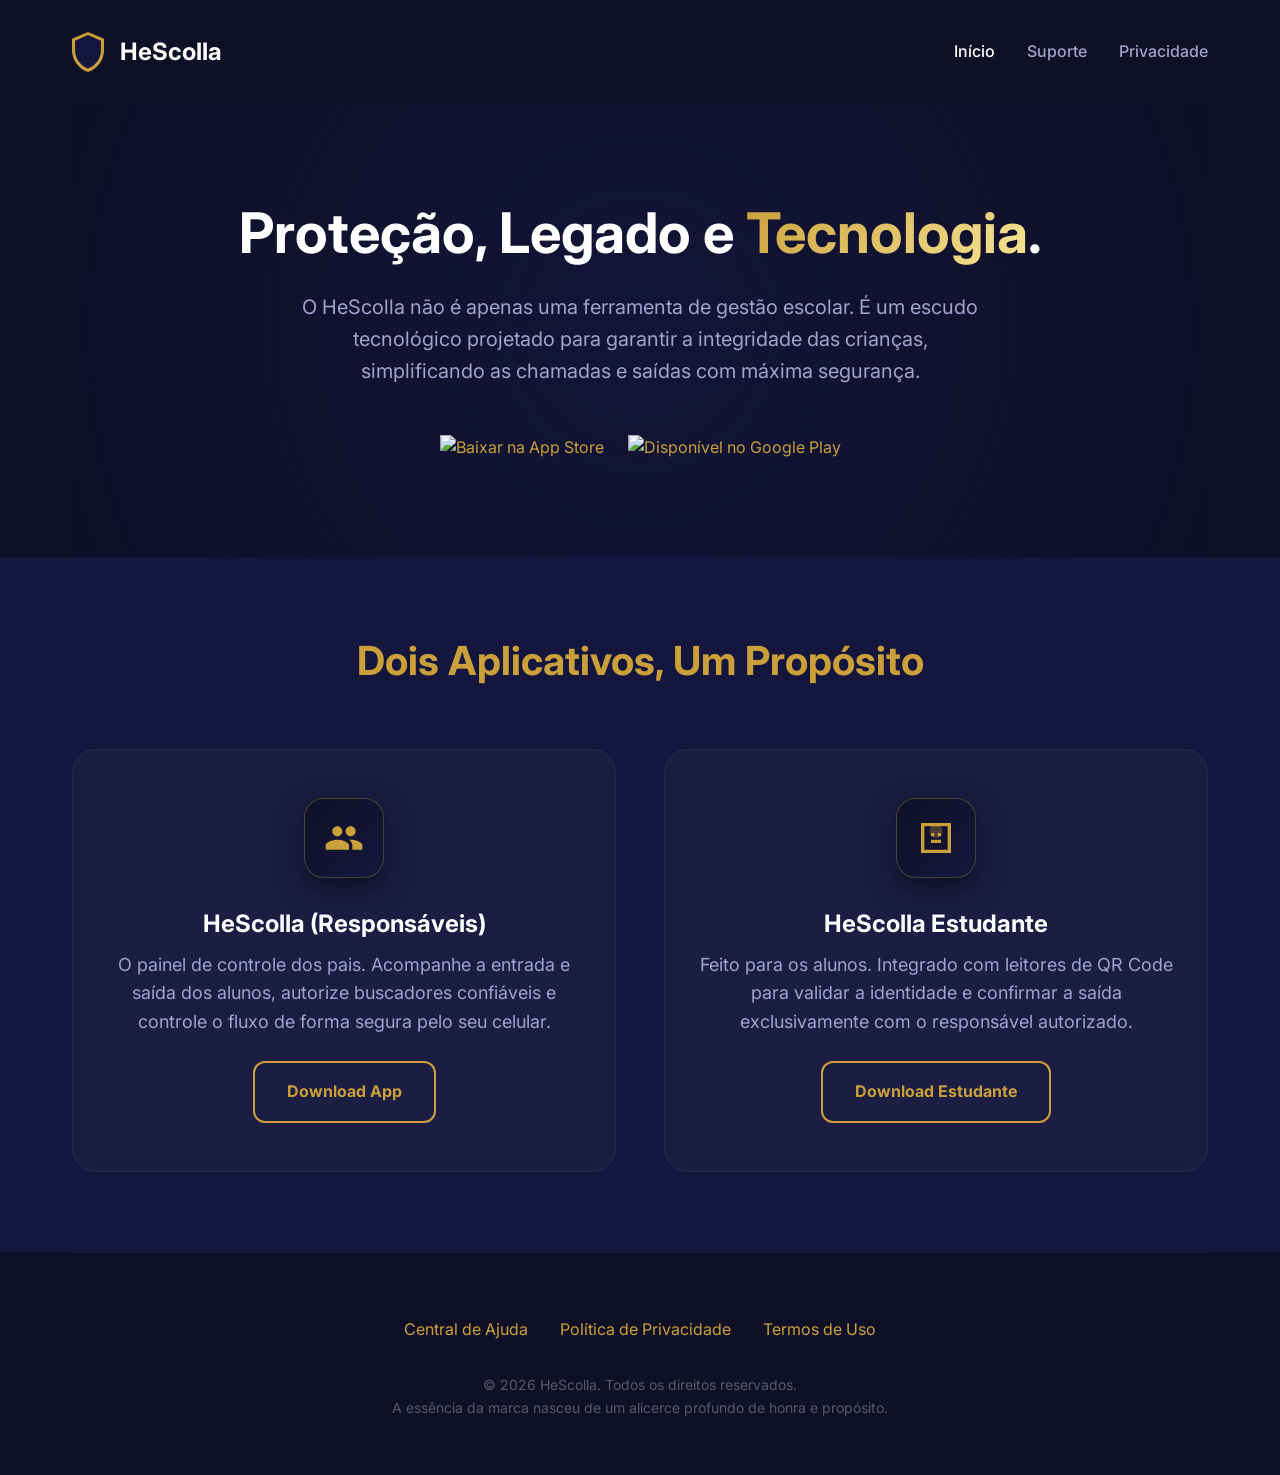
==== index.html @ 61620556 "Add files via upload" ====
<!DOCTYPE html>
<html lang="pt-BR">
<head>
    <meta charset="UTF-8">
    <meta name="viewport" content="width=device-width, initial-scale=1.0">
    <title>HeScolla - A segurança dos alunos em suas mãos</title>
    <meta name="description" content="HeScolla Hub é a plataforma moderna que garante a segurança e a integridade das crianças no ambiente escolar através de um controle de acesso eficiente.">
    <link rel="preconnect" href="https://fonts.googleapis.com">
    <link rel="preconnect" href="https://fonts.gstatic.com" crossorigin>
    <link href="https://fonts.googleapis.com/css2?family=Inter:wght@400;500;700&display=swap" rel="stylesheet">
    <link rel="stylesheet" href="styles.css">
    <!-- Substitua pelos favicons oficiais -->
    <link rel="icon" type="image/png" href="favicon.png">
</head>
<body>
    <div class="container">
        <header>
            <div class="logo">
                <!-- SVG Placeholder para o Logo Shield Dourado -->
                <svg width="32" height="40" viewBox="0 0 24 30" fill="none" xmlns="http://www.w3.org/2000/svg">
                    <path d="M12 0L0 5V13.84C0 21.05 5.12 27.8 12 30C18.88 27.8 24 21.05 24 13.84V5L12 0Z" fill="#CBA03B"/>
                    <path d="M12 2.3L2.3 6.6V13.84C2.3 19.8 6.4 25.4 12 27.3C17.6 25.4 21.7 19.8 21.7 13.84V6.6L12 2.3Z" fill="#14163D"/>
                </svg>
                HeScolla
            </div>
            <nav>
                <ul>
                    <li><a href="index.html" class="active">Início</a></li>
                    <li><a href="support.html">Suporte</a></li>
                    <li><a href="privacy.html">Privacidade</a></li>
                </ul>
            </nav>
        </header>

        <section class="hero animate-fade-in">
            <h1>Proteção, Legado e <span>Tecnologia</span>.</h1>
            <p>O HeScolla não é apenas uma ferramenta de gestão escolar. É um escudo tecnológico projetado para garantir a integridade das crianças, simplificando as chamadas e saídas com máxima segurança.</p>
            
            <div class="badges">
                <a href="#" target="_blank"><img src="https://upload.wikimedia.org/wikipedia/commons/3/3c/Download_on_the_App_Store_Badge.svg" alt="Baixar na App Store" class="store-badge"></a>
                <a href="#" target="_blank"><img src="https://upload.wikimedia.org/wikipedia/commons/7/78/Google_Play_Store_badge_EN.svg" alt="Disponível no Google Play" class="store-badge"></a>
            </div>
        </section>
    </div>

    <section class="apps-showcase">
        <div class="container">
            <h2 style="text-align: center; margin-bottom: 4rem;">Dois Aplicativos, Um Propósito</h2>
            
            <div class="grid">
                <!-- Card HeScolla App -->
                <div class="card animate-fade-in delay-1">
                    <div class="card-icon">
                        <svg viewBox="0 0 24 24">
                            <path d="M16 11c1.66 0 2.99-1.34 2.99-3S17.66 5 16 5c-1.66 0-3 1.34-3 3s1.34 3 3 3zm-8 0c1.66 0 2.99-1.34 2.99-3S9.66 5 8 5C6.34 5 5 6.34 5 8s1.34 3 3 3zm0 2c-2.33 0-7 1.17-7 3.5V19h14v-2.5c0-2.33-4.67-3.5-7-3.5zm8 0c-.29 0-.62.02-.97.05 1.16.84 1.97 1.97 1.97 3.45V19h6v-2.5c0-2.33-4.67-3.5-7-3.5z"/>
                        </svg>
                    </div>
                    <h3>HeScolla (Responsáveis)</h3>
                    <p>O painel de controle dos pais. Acompanhe a entrada e saída dos alunos, autorize buscadores confiáveis e controle o fluxo de forma segura pelo seu celular.</p>
                    <a href="#" class="btn btn-outline" style="margin-top: auto;">Download App</a>
                </div>

                <!-- Card HeScolla Estudante -->
                <div class="card animate-fade-in delay-2">
                    <div class="card-icon">
                        <svg viewBox="0 0 24 24">
                            <path d="M3 3h18v18H3V3zm16 16V5H5v14h14zm-4-4H9v-2h6v2zm-4-4H9V9h2v2zm4 0h-2V9h2v2z"/>
                            <path d="M12 12c2.21 0 4-1.79 4-4s-1.79-4-4-4-4 1.79-4 4 1.79 4 4 4z" opacity="0.3"/>
                        </svg>
                    </div>
                    <h3>HeScolla Estudante</h3>
                    <p>Feito para os alunos. Integrado com leitores de QR Code para validar a identidade e confirmar a saída exclusivamente com o responsável autorizado.</p>
                    <a href="#" class="btn btn-outline" style="margin-top: auto;">Download Estudante</a>
                </div>
            </div>
        </div>
    </section>

    <div class="container">
        <footer>
            <div class="footer-links">
                <a href="support.html">Central de Ajuda</a>
                <a href="privacy.html">Política de Privacidade</a>
                <a href="#">Termos de Uso</a>
            </div>
            <p class="copyright">&copy; 2026 HeScolla. Todos os direitos reservados.<br>A essência da marca nasceu de um alicerce profundo de honra e propósito.</p>
        </footer>
    </div>
</body>
</html>
---- styles.css ----
:root {
    --bg-primary: #0F1026;
    --bg-secondary: #14163D;
    --accent-gold: #CBA03B;
    --accent-gold-hover: #E5B951;
    --text-primary: #FFFFFF;
    --text-secondary: #A0A4CD;
    --font-main: 'Inter', system-ui, -apple-system, sans-serif;
}

* {
    margin: 0;
    padding: 0;
    box-sizing: border-box;
}

body {
    font-family: var(--font-main);
    background-color: var(--bg-primary);
    color: var(--text-primary);
    line-height: 1.6;
    overflow-x: hidden;
}

/* Typography */
h1, h2, h3, h4 {
    font-weight: 700;
    line-height: 1.2;
}

h1 { font-size: 3.5rem; margin-bottom: 1.5rem; }
h2 { font-size: 2.5rem; margin-bottom: 1rem; color: var(--accent-gold); }
h3 { font-size: 1.5rem; margin-bottom: 0.75rem; }

p { margin-bottom: 1.5rem; color: var(--text-secondary); font-size: 1.125rem; }

a {
    color: var(--accent-gold);
    text-decoration: none;
    transition: color 0.3s ease;
}

a:hover { color: var(--accent-gold-hover); }

/* Layout */
.container {
    max-width: 1200px;
    margin: 0 auto;
    padding: 0 2rem;
}

/* Header */
header {
    padding: 2rem 0;
    display: flex;
    justify-content: space-between;
    align-items: center;
}

.logo {
    display: flex;
    align-items: center;
    gap: 1rem;
    font-size: 1.5rem;
    font-weight: bold;
    color: var(--text-primary);
}

.logo img {
    height: 40px;
}

nav ul {
    display: flex;
    gap: 2rem;
    list-style: none;
}

nav a {
    color: var(--text-secondary);
    font-weight: 500;
}

nav a:hover, nav a.active {
    color: var(--text-primary);
}

/* Hero Section */
.hero {
    padding: 6rem 0;
    text-align: center;
    position: relative;
    overflow: hidden;
}

.hero::before {
    content: '';
    position: absolute;
    top: -50%;
    left: -50%;
    width: 200%;
    height: 200%;
    background: radial-gradient(circle at center, rgba(20, 22, 61, 0.8) 0%, rgba(15, 16, 38, 0) 50%);
    z-index: -1;
}

.hero h1 span {
    background: linear-gradient(135deg, var(--accent-gold) 0%, #F9E596 100%);
    -webkit-background-clip: text;
    -webkit-text-fill-color: transparent;
}

.hero p {
    max-width: 700px;
    margin: 0 auto 3rem auto;
    font-size: 1.25rem;
}

.badges {
    display: flex;
    justify-content: center;
    gap: 1.5rem;
    flex-wrap: wrap;
}

.store-badge {
    height: 50px;
    transition: transform 0.3s cubic-bezier(0.175, 0.885, 0.32, 1.275);
}

.store-badge:hover {
    transform: translateY(-5px) scale(1.05);
}

/* Cards Section */
.apps-showcase {
    padding: 5rem 0;
    background-color: var(--bg-secondary);
}

.grid {
    display: grid;
    grid-template-columns: repeat(auto-fit, minmax(350px, 1fr));
    gap: 3rem;
}

.card {
    background: rgba(255, 255, 255, 0.03);
    border: 1px solid rgba(255, 255, 255, 0.05);
    border-radius: 24px;
    padding: 3rem 2rem;
    backdrop-filter: blur(10px);
    transition: transform 0.3s ease, border-color 0.3s ease;
    display: flex;
    flex-direction: column;
    align-items: center;
    text-align: center;
}

.card:hover {
    transform: translateY(-10px);
    border-color: var(--accent-gold);
}

.card-icon {
    width: 80px;
    height: 80px;
    background: linear-gradient(135deg, var(--bg-primary) 0%, var(--bg-secondary) 100%);
    border-radius: 20px;
    display: flex;
    align-items: center;
    justify-content: center;
    margin-bottom: 2rem;
    box-shadow: 0 10px 30px rgba(0, 0, 0, 0.5);
    border: 1px solid rgba(203, 160, 59, 0.3);
}

.card-icon svg {
    width: 40px;
    height: 40px;
    fill: var(--accent-gold);
}

/* Button */
.btn {
    display: inline-flex;
    align-items: center;
    justify-content: center;
    padding: 1rem 2rem;
    background: var(--accent-gold);
    color: var(--bg-primary);
    border-radius: 12px;
    font-weight: 700;
    font-size: 1rem;
    transition: all 0.3s ease;
    border: none;
    cursor: pointer;
    box-shadow: 0 8px 20px rgba(203, 160, 59, 0.2);
}

.btn:hover {
    background: var(--accent-gold-hover);
    transform: translateY(-2px);
    box-shadow: 0 12px 25px rgba(203, 160, 59, 0.4);
}

.btn-outline {
    background: transparent;
    border: 2px solid var(--accent-gold);
    color: var(--accent-gold);
    box-shadow: none;
}

.btn-outline:hover {
    background: rgba(203, 160, 59, 0.1);
    color: var(--accent-gold-hover);
    border-color: var(--accent-gold-hover);
}

/* Support Form */
.form-group {
    margin-bottom: 1.5rem;
}

.form-group label {
    display: block;
    margin-bottom: 0.5rem;
    font-weight: 500;
    color: var(--text-primary);
}

.form-control {
    width: 100%;
    padding: 1rem;
    background: rgba(255, 255, 255, 0.05);
    border: 1px solid rgba(255, 255, 255, 0.1);
    border-radius: 8px;
    color: var(--text-primary);
    font-family: var(--font-main);
    font-size: 1rem;
    transition: border-color 0.3s ease, background 0.3s ease;
}

.form-control:focus {
    outline: none;
    border-color: var(--accent-gold);
    background: rgba(255, 255, 255, 0.08);
}

textarea.form-control {
    min-height: 150px;
    resize: vertical;
}

/* FAQ */
.faq-item {
    background: rgba(255, 255, 255, 0.03);
    border-radius: 12px;
    padding: 1.5rem;
    margin-bottom: 1rem;
    border: 1px solid rgba(255, 255, 255, 0.05);
}

.faq-question {
    font-weight: 700;
    font-size: 1.125rem;
    color: var(--text-primary);
    margin-bottom: 0.5rem;
}

.faq-answer {
    color: var(--text-secondary);
    margin-bottom: 0;
}

/* Footer */
footer {
    padding: 4rem 0 2rem;
    border-top: 1px solid rgba(255, 255, 255, 0.05);
    text-align: center;
}

.footer-links {
    display: flex;
    justify-content: center;
    gap: 2rem;
    margin-bottom: 2rem;
}

.copyright {
    color: rgba(255, 255, 255, 0.3);
    font-size: 0.875rem;
}

/* Animations */
@keyframes fadeIn {
    from { opacity: 0; transform: translateY(20px); }
    to { opacity: 1; transform: translateY(0); }
}

.animate-fade-in {
    animation: fadeIn 0.8s cubic-bezier(0.165, 0.84, 0.44, 1) forwards;
}

.delay-1 { animation-delay: 0.2s; }
.delay-2 { animation-delay: 0.4s; }

/* Responsive */
@media (max-width: 768px) {
    h1 { font-size: 2.5rem; }
    h2 { font-size: 2rem; }
    
    .hero { padding: 4rem 0; }
    .apps-showcase { padding: 3rem 0; }
    
    header { flex-direction: column; gap: 1rem; }
    nav ul { gap: 1rem; flex-wrap: wrap; justify-content: center; }
}
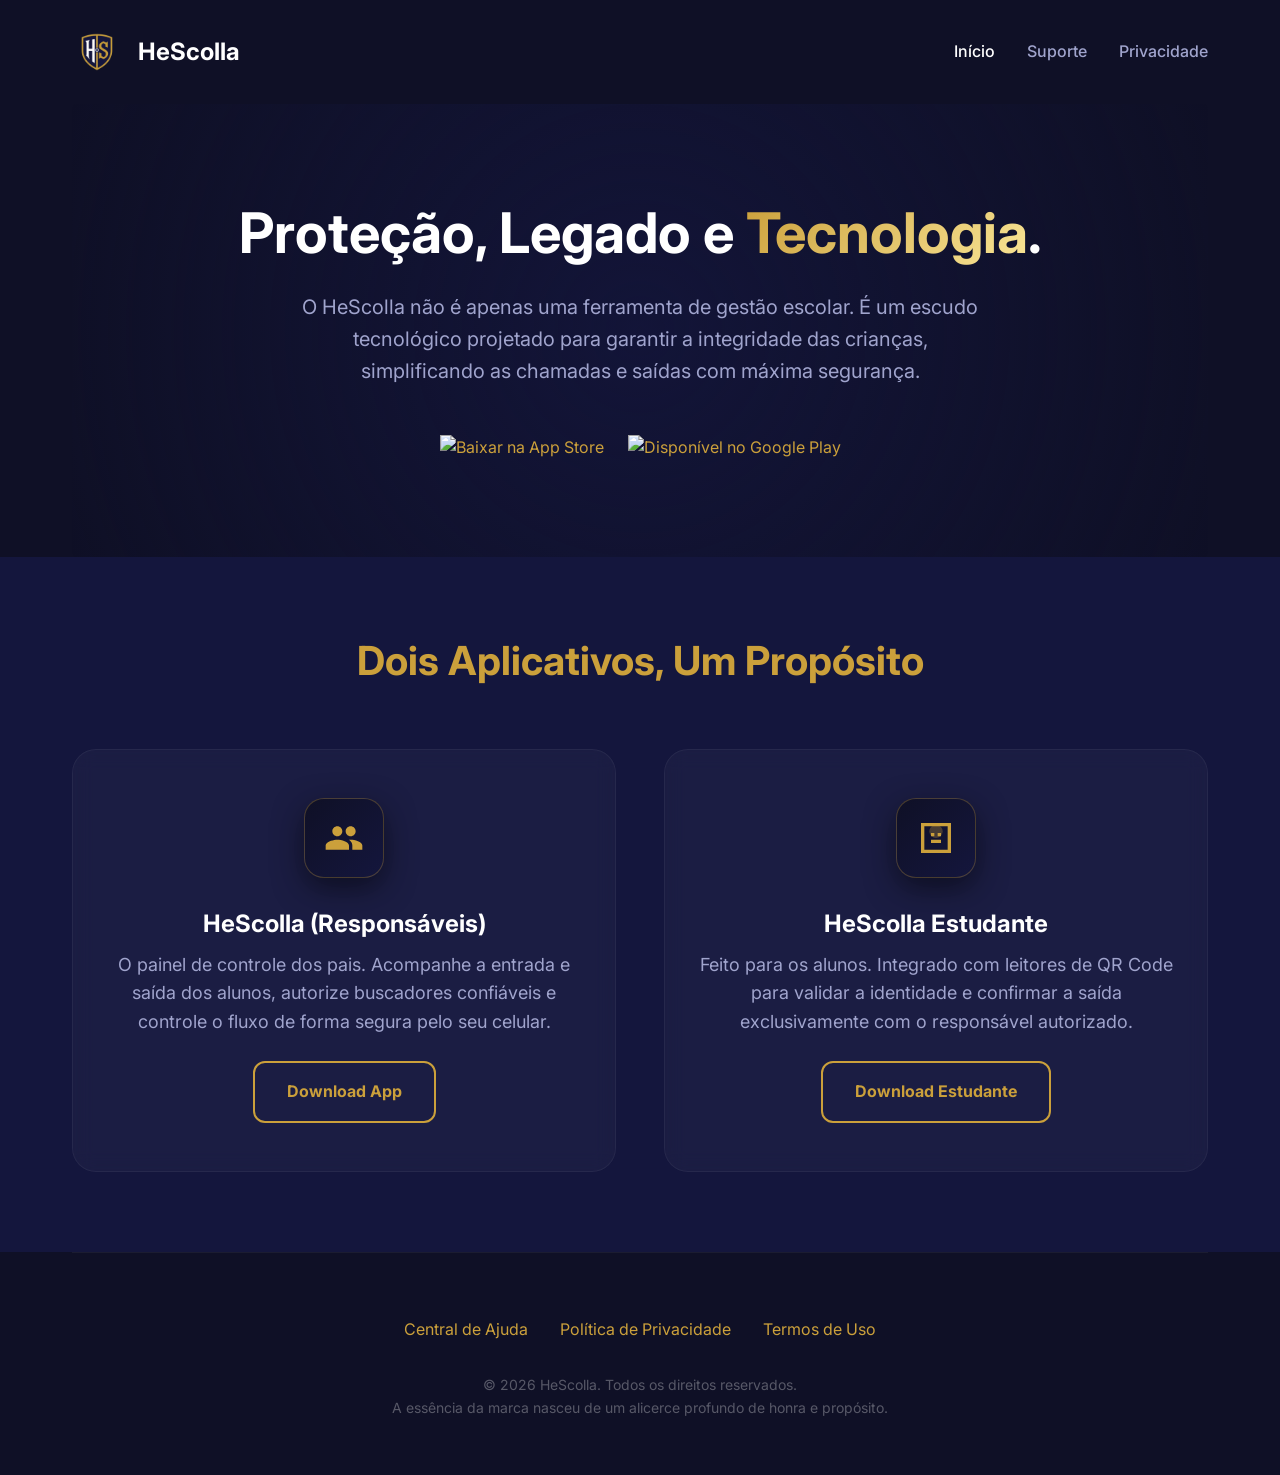
==== commit 7b4e5dd0: "Add files via upload" ====
--- a/index.html
+++ b/index.html
@@ -16,11 +16,7 @@
     <div class="container">
         <header>
             <div class="logo">
-                <!-- SVG Placeholder para o Logo Shield Dourado -->
-                <svg width="32" height="40" viewBox="0 0 24 30" fill="none" xmlns="http://www.w3.org/2000/svg">
-                    <path d="M12 0L0 5V13.84C0 21.05 5.12 27.8 12 30C18.88 27.8 24 21.05 24 13.84V5L12 0Z" fill="#CBA03B"/>
-                    <path d="M12 2.3L2.3 6.6V13.84C2.3 19.8 6.4 25.4 12 27.3C17.6 25.4 21.7 19.8 21.7 13.84V6.6L12 2.3Z" fill="#14163D"/>
-                </svg>
+                <img src="hs_logo.png" alt="HeScolla Logo" height="40">
                 HeScolla
             </div>
             <nav>
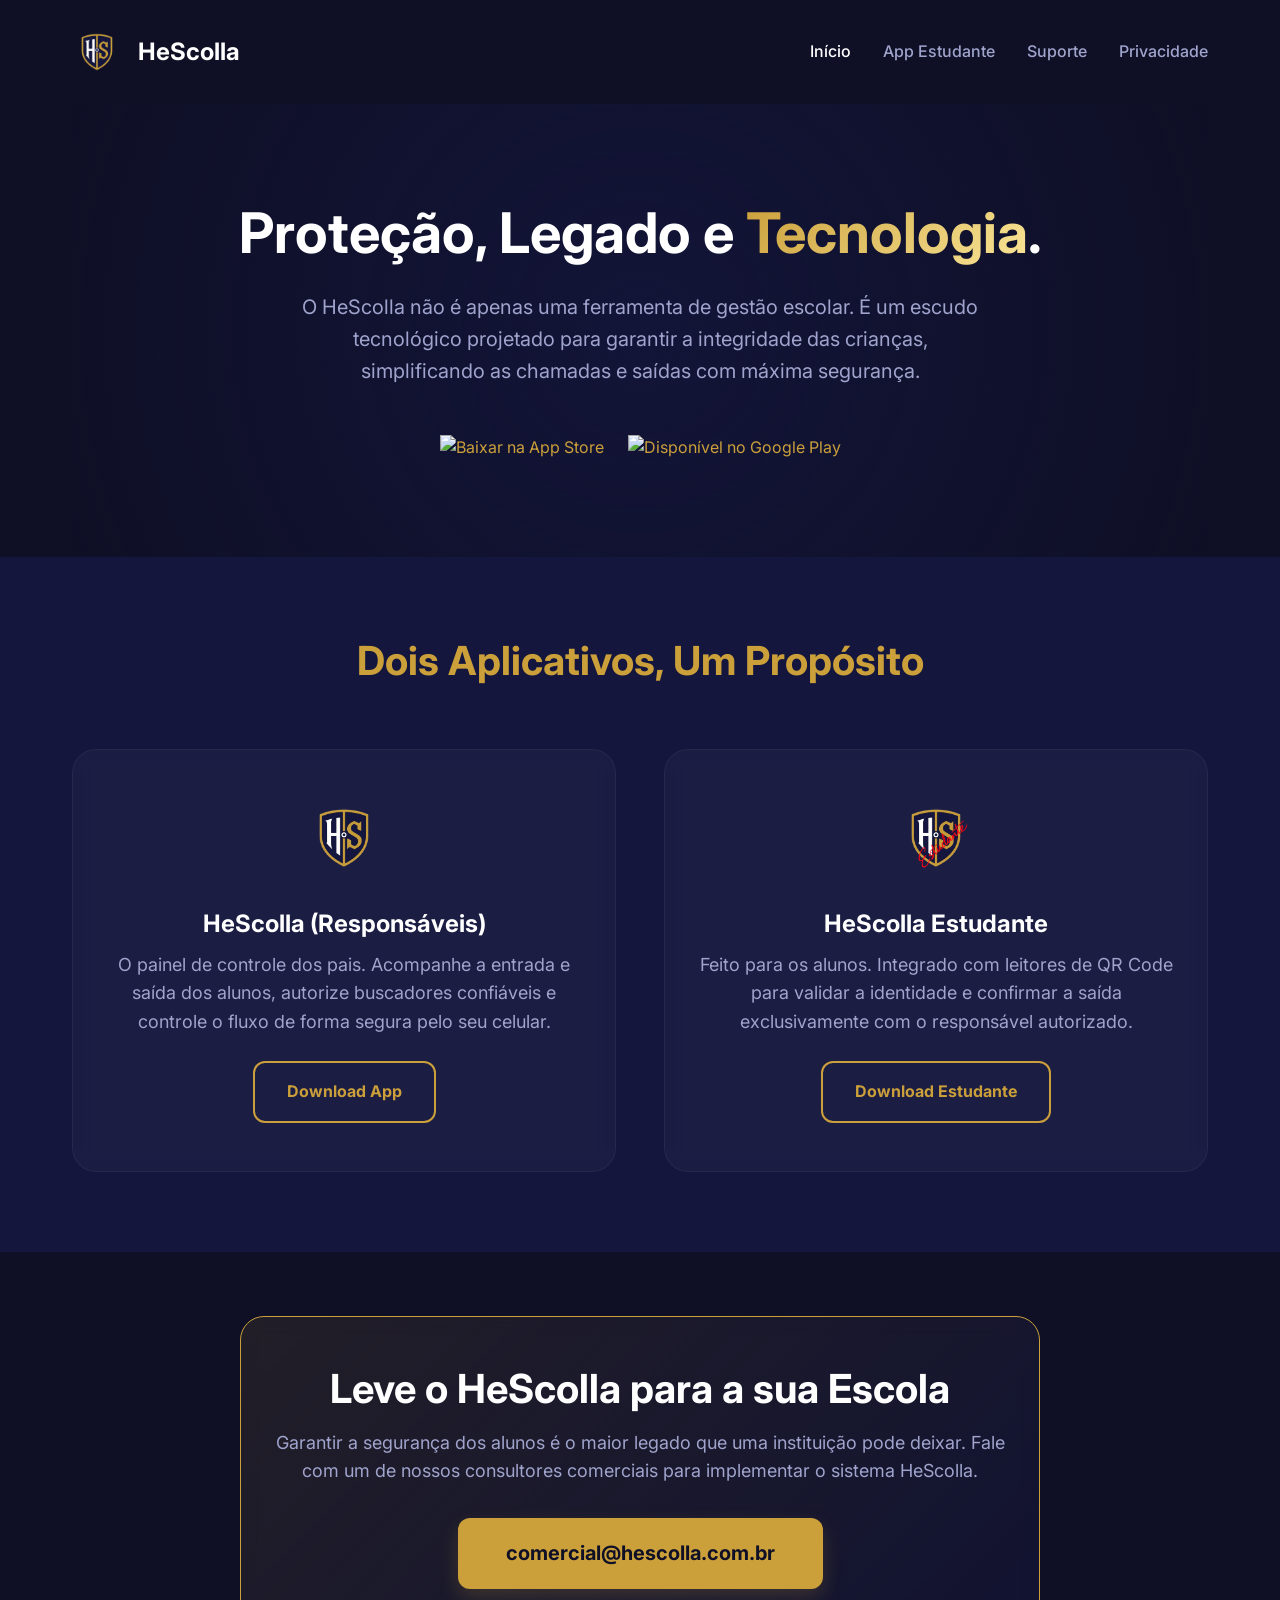
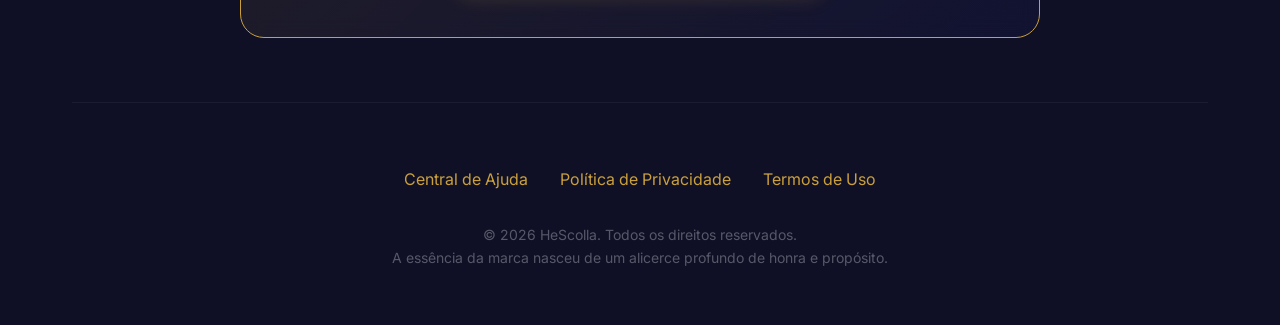
==== commit 52cd3005: "Add files via upload" ====
--- a/index.html
+++ b/index.html
@@ -22,6 +22,7 @@
             <nav>
                 <ul>
                     <li><a href="index.html" class="active">Início</a></li>
+                    <li><a href="estudante.html">App Estudante</a></li>
                     <li><a href="support.html">Suporte</a></li>
                     <li><a href="privacy.html">Privacidade</a></li>
                 </ul>
@@ -46,10 +47,8 @@
             <div class="grid">
                 <!-- Card HeScolla App -->
                 <div class="card animate-fade-in delay-1">
-                    <div class="card-icon">
-                        <svg viewBox="0 0 24 24">
-                            <path d="M16 11c1.66 0 2.99-1.34 2.99-3S17.66 5 16 5c-1.66 0-3 1.34-3 3s1.34 3 3 3zm-8 0c1.66 0 2.99-1.34 2.99-3S9.66 5 8 5C6.34 5 5 6.34 5 8s1.34 3 3 3zm0 2c-2.33 0-7 1.17-7 3.5V19h14v-2.5c0-2.33-4.67-3.5-7-3.5zm8 0c-.29 0-.62.02-.97.05 1.16.84 1.97 1.97 1.97 3.45V19h6v-2.5c0-2.33-4.67-3.5-7-3.5z"/>
-                        </svg>
+                    <div class="card-icon" style="background: transparent; border: none; box-shadow: none;">
+                        <img src="hs_logo.png" alt="HeScolla Responsáveis" style="width: 80px; height: 80px; object-fit: contain;">
                     </div>
                     <h3>HeScolla (Responsáveis)</h3>
                     <p>O painel de controle dos pais. Acompanhe a entrada e saída dos alunos, autorize buscadores confiáveis e controle o fluxo de forma segura pelo seu celular.</p>
@@ -58,17 +57,23 @@
 
                 <!-- Card HeScolla Estudante -->
                 <div class="card animate-fade-in delay-2">
-                    <div class="card-icon">
-                        <svg viewBox="0 0 24 24">
-                            <path d="M3 3h18v18H3V3zm16 16V5H5v14h14zm-4-4H9v-2h6v2zm-4-4H9V9h2v2zm4 0h-2V9h2v2z"/>
-                            <path d="M12 12c2.21 0 4-1.79 4-4s-1.79-4-4-4-4 1.79-4 4 1.79 4 4 4z" opacity="0.3"/>
-                        </svg>
+                    <div class="card-icon" style="background: transparent; border: none; box-shadow: none;">
+                        <img src="hs_logo_e.png" alt="HeScolla Estudante" style="width: 80px; height: 80px; object-fit: contain;">
                     </div>
                     <h3>HeScolla Estudante</h3>
                     <p>Feito para os alunos. Integrado com leitores de QR Code para validar a identidade e confirmar a saída exclusivamente com o responsável autorizado.</p>
                     <a href="#" class="btn btn-outline" style="margin-top: auto;">Download Estudante</a>
                 </div>
             </div>
+        </div>
+    </section>
+
+    <!-- Comercial Contact Section -->
+    <section class="container" style="padding: 4rem 2rem;">
+        <div class="card animate-fade-in delay-1" style="background: linear-gradient(135deg, rgba(203,160,59,0.1) 0%, rgba(20,22,61,0.5) 100%); border-color: var(--accent-gold); max-width: 800px; margin: 0 auto; text-align: center;">
+            <h2 style="margin-bottom: 1rem; color: var(--text-primary);">Leve o HeScolla para a sua Escola</h2>
+            <p style="font-size: 1.125rem; margin-bottom: 2rem;">Garantir a segurança dos alunos é o maior legado que uma instituição pode deixar. Fale com um de nossos consultores comerciais para implementar o sistema HeScolla.</p>
+            <a href="mailto:comercial@hescolla.com.br" class="btn" style="font-size: 1.25rem; padding: 1.2rem 3rem;">comercial@hescolla.com.br</a>
         </div>
     </section>
 
